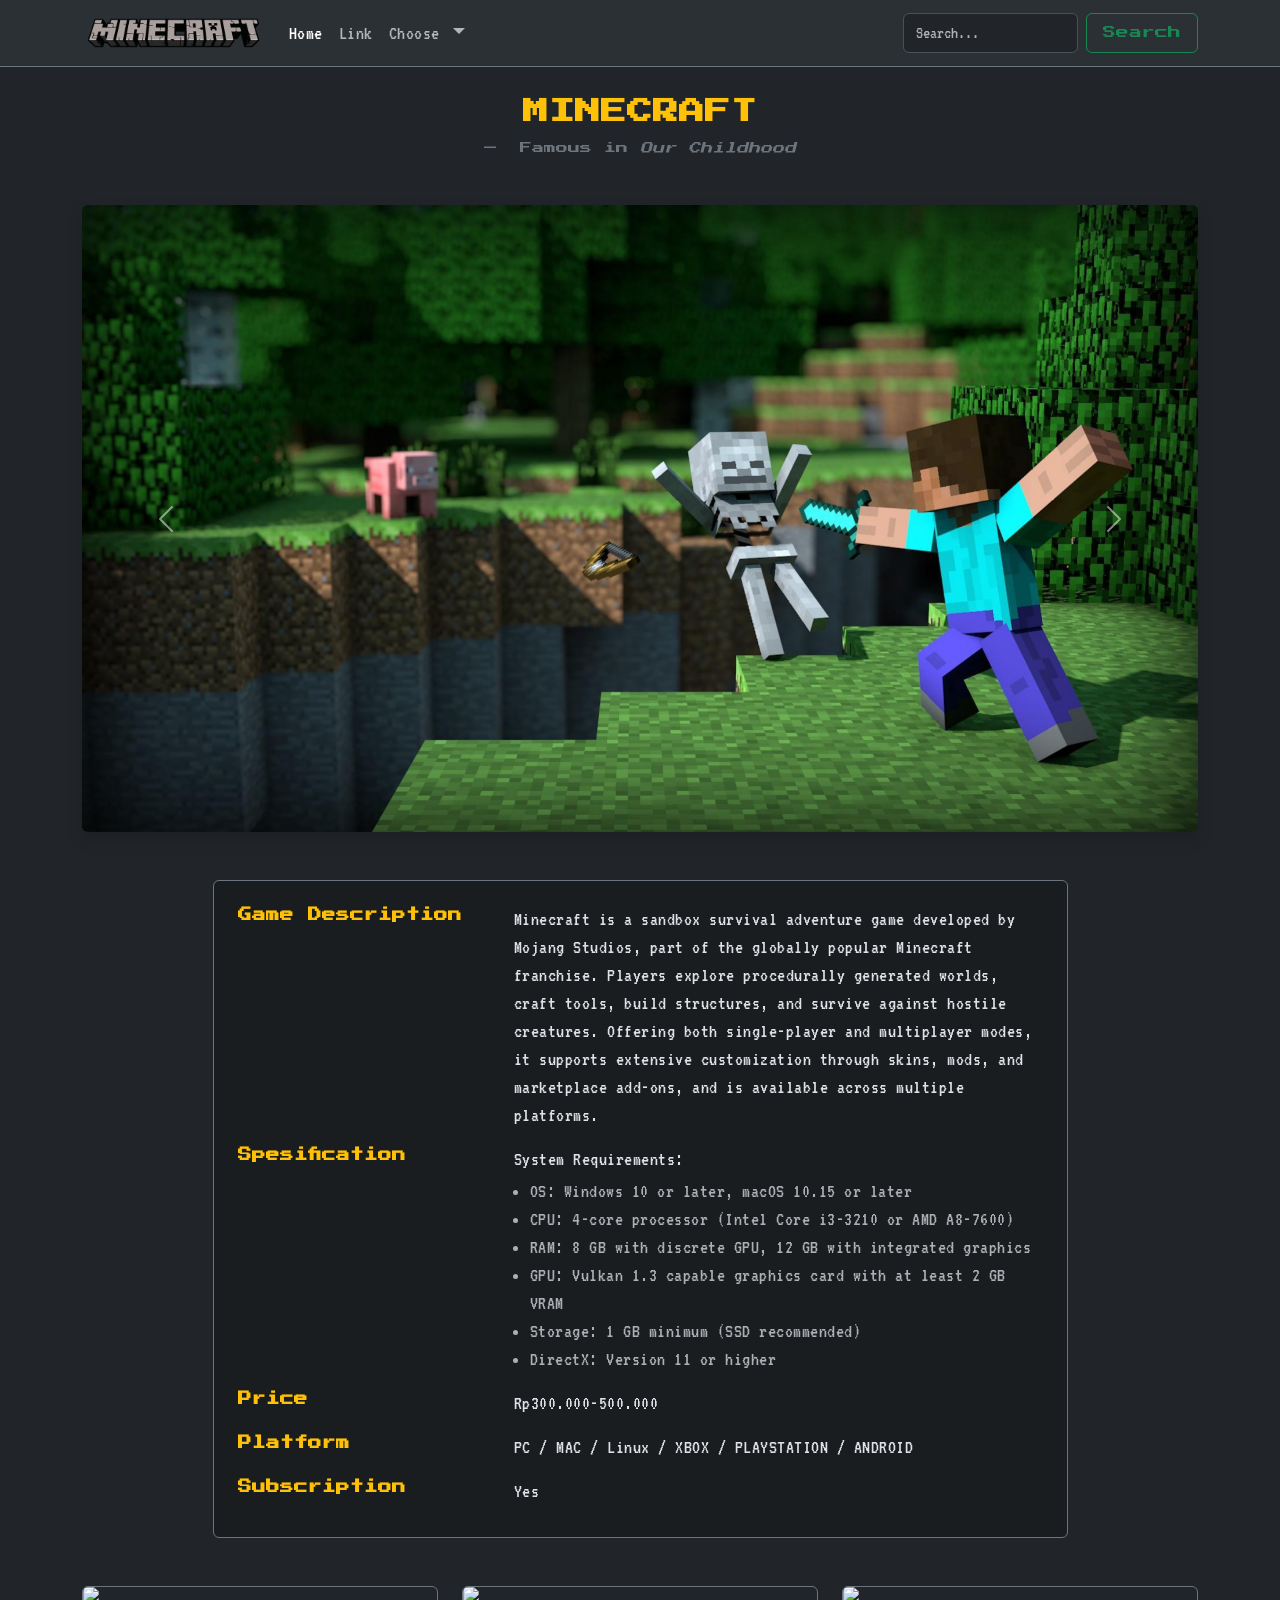
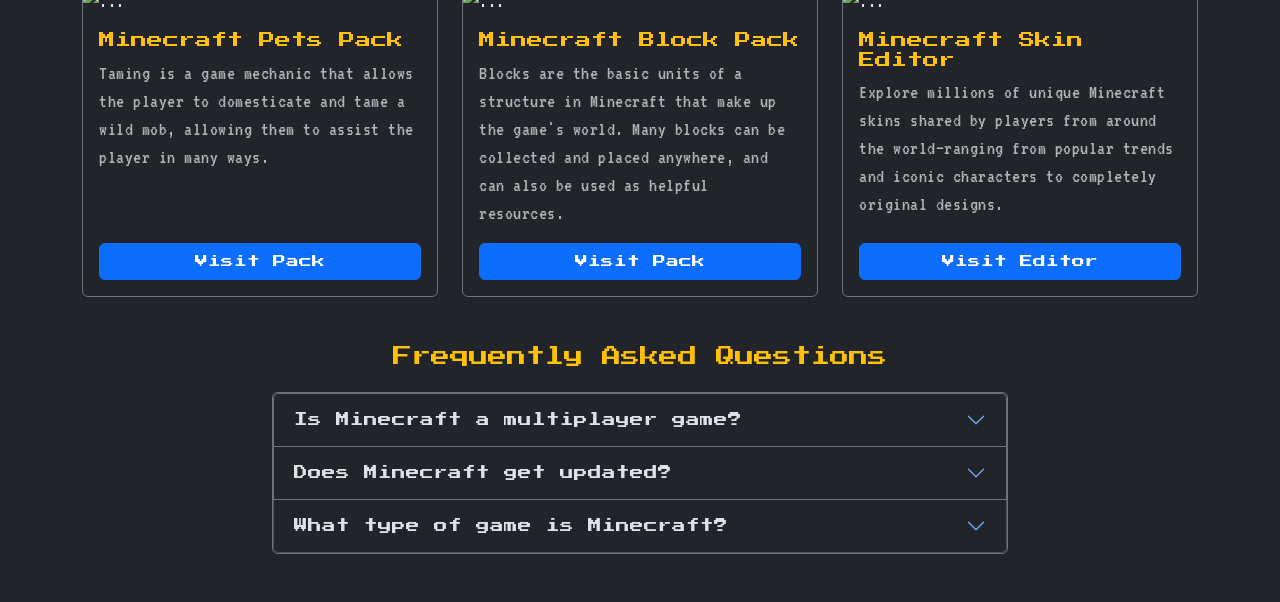
==== index.html @ 7e8b4fc2 "first commit" ====
<!doctype html>
<html lang="en" data-bs-theme="dark">
  <head>
    <meta charset="utf-8">
    <meta name="viewport" content="width=device-width, initial-scale=1">
    <title>Minecraft</title>
    
    <!-- Bootstrap 5 CSS -->
    <link href="https://cdn.jsdelivr.net/npm/bootstrap@5.3.3/dist/css/bootstrap.min.css" rel="stylesheet">
    
    <!-- Google Fonts: Press Start 2P & VT323 -->
    <link rel="preconnect" href="https://fonts.googleapis.com">
    <link rel="preconnect" href="https://fonts.gstatic.com" crossorigin>
    <link href="https://fonts.googleapis.com/css2?family=Press+Start+2P&family=VT323&display=swap" rel="stylesheet">

    <link rel="stylesheet" href="style.css">
  </head>

  <body>

    <!-- NAVBAR -->
    <nav class="navbar navbar-expand-lg bg-body-tertiary border-bottom border-secondary mb-4">
      <div class="container">
        <a class="navbar-brand" href="#">
          <img src="minecraft-logo-8.png" alt="Minecraft">
        </a>
        <button class="navbar-toggler" type="button" data-bs-toggle="collapse" data-bs-target="#navbarSupportedContent" aria-controls="navbarSupportedContent" aria-expanded="false" aria-label="Toggle navigation">
          <span class="navbar-toggler-icon"></span>
        </button>
        <div class="collapse navbar-collapse" id="navbarSupportedContent">
          <ul class="navbar-nav me-auto mb-2 mb-lg-0">
            <li class="nav-item">
              <a class="nav-link active" aria-current="page" href="#">Home</a>
            </li>
            <li class="nav-item">
              <a class="nav-link" href="https://www.bing.com/ck/a?!&&p=6855b56ad0c6edffed26d13960d1f3230e2404666e6f849bd6e65db844390c77JmltdHM9MTc4OTQzMDQwMA&ptn=3&ver=2&hsh=4&fclid=1d94eab5-5e82-6b5f-0cfb-fc9c5f3d6a25&psq=minecraft&u=a1aHR0cHM6Ly93d3cubWluZWNyYWZ0Lm5ldC8">Link</a>
            </li>
            <li class="nav-item dropdown">
              <a class="nav-link dropdown-toggle" href="#" role="button" data-bs-toggle="dropdown" aria-expanded="false">
                Choose
              </a>
              <ul class="dropdown-menu">
                <li><a class="dropdown-item" href="java.html">Java</a></li>
                <li><a class="dropdown-item" href="bedrock.html">Bedrock</a></li>
                <li><a class="dropdown-item" href="education.html">Education</a></li>
              </ul>
            </li>
          </ul>
          <form class="d-flex" role="search">
            <input class="form-control me-2" type="search" placeholder="Search..." aria-label="Search"/>
            <button class="btn btn-outline-success" type="submit">Search</button>
          </form>
        </div>
      </div>
    </nav>
    
    <!-- HEADER / QUOTE -->
    <header class="text-center my-4">
      <h1 class="display-6 fw-bold text-warning mb-2">MINECRAFT</h1>
      <p class="blockquote-footer m-0">
        Famous in <cite title="Source Title">Our Childhood</cite>
      </p>
    </header>

    <!-- CAROUSEL -->
    <section class="container my-5">
      <div id="carouselExampleAutoplaying" class="carousel slide shadow rounded overflow-hidden" data-bs-ride="carousel">
        <div class="carousel-inner">
          <div class="carousel-item active">
            <img src="mc1.jpg" class="d-block w-100 img-fluid" alt="Slide 1">
          </div>
          <div class="carousel-item">
            <img src="mc2.jpg" class="d-block w-100 img-fluid" alt="Slide 2">
          </div>
          <div class="carousel-item">
            <img src="mc3.jpg" class="d-block w-100 img-fluid" alt="Slide 3">
          </div>
        </div>

        <button class="carousel-control-prev" type="button" data-bs-target="#carouselExampleAutoplaying" data-bs-slide="prev">
          <span class="carousel-control-prev-icon" aria-hidden="true" style="filter: brightness(0) invert(1);"></span>
          <span class="visually-hidden">Previous</span>
        </button>
        <button class="carousel-control-next" type="button" data-bs-target="#carouselExampleAutoplaying" data-bs-slide="next">
          <span class="carousel-control-next-icon" aria-hidden="true" style="filter: brightness(0) invert(1);"></span>
          <span class="visually-hidden">Next</span>
        </button>
      </div>
    </section>

    <!-- DESCRIPTION LIST -->
    <section class="container my-5">
      <div class="row justify-content-center">
        <div class="col-12 col-md-9 p-4 bg-dark-subtle rounded border border-secondary">
          <dl class="row text-start mb-0">
            <dt class="col-sm-4 text-warning">Game Description</dt>
            <dd class="col-sm-8">Minecraft is a sandbox survival adventure game developed by Mojang Studios, part of the globally popular Minecraft franchise. Players explore procedurally generated worlds, craft tools, build structures, and survive against hostile creatures. Offering both single-player and multiplayer modes, it supports extensive customization through skins, mods, and marketplace add-ons, and is available across multiple platforms.</dd>

            <dt class="col-sm-4 text-warning mt-2">Spesification</dt>
            <dd class="col-sm-8 mt-2">
              <p class="mb-1">System Requirements:</p>
              <ul class="mb-0 text-muted ps-3">
                <li>OS: Windows 10 or later, macOS 10.15 or later</li>
                <li>CPU: 4-core processor (Intel Core i3-3210 or AMD A8-7600)</li>
                <li>RAM: 8 GB with discrete GPU, 12 GB with integrated graphics</li>
                <li>GPU: Vulkan 1.3 capable graphics card with at least 2 GB VRAM</li>
                <li>Storage: 1 GB minimum (SSD recommended)</li>
                <li>DirectX: Version 11 or higher</li>
              </ul>
            </dd>

            <dt class="col-sm-4 text-warning mt-2">Price</dt>
            <dd class="col-sm-8 mt-2">Rp300.000-500.000</dd>

            <dt class="col-sm-4 text-truncate text-warning mt-2">Platform</dt>
            <dd class="col-sm-8 mt-2">PC / MAC / Linux / XBOX / PLAYSTATION / ANDROID</dd>

            <dt class="col-sm-4 text-warning mt-2">Subscription</dt>
            <dd class="col-sm-8 mt-2">Yes</dd>
          </dl>
        </div>
      </div>
    </section>

    <!-- CARDS SECTION -->
    <section class="container my-5">
      <div class="row g-4 justify-content-center">
        
        <!-- Card 1 -->
        <div class="col-12 col-md-6 col-lg-4 d-flex align-items-stretch">
          <div class="card w-100 shadow-sm border-secondary">
            <img src="https://th.bing.com/th/id/OIP.OLMtXIOkDBMMO9ekcsd3AgHaEK?w=268&h=180&c=7&r=0&o=7&dpr=1.3&pid=1.7&rm=3" class="card-img-top" alt="...">
            <div class="card-body d-flex flex-column justify-content-between">
              <div>
                <h5 class="card-title text-warning">Minecraft Pets Pack</h5>
                <p class="card-text text-body-secondary">Taming is a game mechanic that allows the player to domesticate and tame a wild mob, allowing them to assist the player in many ways.</p>
              </div>
              <a href="#" class="btn btn-primary mt-3">Visit Pack</a>
            </div>
          </div>
        </div>

        <!-- Card 2 -->
        <div class="col-12 col-md-6 col-lg-4 d-flex align-items-stretch">
          <div class="card w-100 shadow-sm border-secondary">
            <img src="https://th.bing.com/th?id=OIF.gh1FZoEoDjRSPfKt%2bz4Cww&w=178&h=180&c=7&r=0&o=7&dpr=1.3&pid=1.7&rm=3" class="card-img-top" alt="...">
            <div class="card-body d-flex flex-column justify-content-between">
              <div>
                <h5 class="card-title text-warning">Minecraft Block Pack</h5>
                <p class="card-text text-body-secondary">Blocks are the basic units of a structure in Minecraft that make up the game's world. Many blocks can be collected and placed anywhere, and can also be used as helpful resources.</p>
              </div>
              <a href="#" class="btn btn-primary mt-3">Visit Pack</a>
            </div>
          </div>
        </div>

        <!-- Card 3 -->
        <div class="col-12 col-md-6 col-lg-4 d-flex align-items-stretch">
          <div class="card w-100 shadow-sm border-secondary">
            <img src="https://th.bing.com/th/id/OIP.2-BJJUe258tznTeAtX8pRQHaEK?w=309&h=180&c=7&r=0&o=7&dpr=1.3&pid=1.7&rm=3" class="card-img-top" alt="...">
            <div class="card-body d-flex flex-column justify-content-between">
              <div>
                <h5 class="card-title text-warning">Minecraft Skin Editor</h5>
                <p class="card-text text-body-secondary">Explore millions of unique Minecraft skins shared by players from around the world—ranging from popular trends and iconic characters to completely original designs.</p>
              </div>
              <a href="#" class="btn btn-primary mt-3">Visit Editor</a>
            </div>
          </div>
        </div>

      </div>
    </section>

    <!-- FAQ SECTION -->
    <section class="container my-5">
      <div class="text-center mb-4">
        <h4 class="text-warning">Frequently Asked Questions</h4>
      </div>
      
      <div class="row justify-content-center">
        <div class="col-12 col-md-8">
          <div class="accordion border border-secondary rounded overflow-hidden" id="accordionExample">
            
            <div class="accordion-item border-bottom border-secondary">
              <h2 class="accordion-header">
                <button class="accordion-button collapsed" type="button" data-bs-toggle="collapse" data-bs-target="#collapseOne" aria-expanded="false" aria-controls="collapseOne">
                  Is Minecraft a multiplayer game?
                </button>
              </h2>
              <div id="collapseOne" class="accordion-collapse collapse" data-bs-parent="#accordionExample">
                <div class="accordion-body text-body-secondary">
                  Yes, Minecraft supports multiplayer! You can play with friends on public servers, set up your own private server, or join Minecraft Realms.
                </div>
              </div>
            </div>

            <div class="accordion-item border-bottom border-secondary">
              <h2 class="accordion-header">
                <button class="accordion-button collapsed" type="button" data-bs-toggle="collapse" data-bs-target="#collapseTwo" aria-expanded="false" aria-controls="collapseTwo">
                  Does Minecraft get updated?
                </button>
              </h2>
              <div id="collapseTwo" class="accordion-collapse collapse" data-bs-parent="#accordionExample">
                <div class="accordion-body text-body-secondary">
                  Yes, Mojang regularly updates Minecraft with new blocks, mobs, biomes, and game mechanics to keep the adventure fresh.
                </div>
              </div>
            </div>

            <div class="accordion-item">
              <h2 class="accordion-header">
                <button class="accordion-button collapsed" type="button" data-bs-toggle="collapse" data-bs-target="#collapseThree" aria-expanded="false" aria-controls="collapseThree">
                  What type of game is Minecraft?
                </button>
              </h2>
              <div id="collapseThree" class="accordion-collapse collapse" data-bs-parent="#accordionExample">
                <div class="accordion-body text-body-secondary">
                  Minecraft is a 3D sandbox survival game where players explore, mine resources, craft items, build structures, and survive in an infinitely generated world.
                </div>
              </div>
            </div>

          </div>
        </div>
      </div>
    </section>

    <!-- JS Bootstrap -->
    <script src="https://cdn.jsdelivr.net/npm/bootstrap@5.3.3/dist/js/bootstrap.bundle.min.js"></script>
  </body>
</html>
---- style.css ----
/* 1. Font Lokal */
@font-face {
  font-family: 'Minecraft Ten';
  src: url('MinecraftTen.ttf') format('truetype');
  font-weight: normal;
  font-style: normal;
}

/* 2. BASE FONT (Teks Utama & Paragraf) */
body {
  font-family: 'VT323', monospace, sans-serif;
  font-size: 1.25rem;
  line-height: 1.4;
  letter-spacing: 0.5px;
}

/* 3. HEADING & BUTTON FONT (Judul, Tombol & Label) */
h1, h2, h3, h4, h5, h6, 
.navbar-brand, 
.btn, 
dt, 
.blockquote-footer,
.accordion-button {
  font-family: 'Minecraft Ten', 'Press Start 2P', cursive, sans-serif;
  letter-spacing: 0px;
}

/* Penyesuaian Ukuran Font */
h1, .display-6 { font-size: 1.6rem; }
h4 { font-size: 1.2rem; }
h5, .card-title { font-size: 1rem; }
dt { font-size: 0.85rem; line-height: 1.5; }
.btn { font-size: 0.8rem; padding: 0.5rem 1rem; }
.blockquote-footer { font-size: 0.75rem; }
.accordion-button { font-size: 0.85rem; }

/* Merapikan Logo Navbar */
.navbar-brand img {
  height: 40px;
  width: auto;
  object-fit: contain;
}

/* Form Control */
.form-control {
  font-family: 'VT323', monospace;
  font-size: 1.1rem;
}

/* Berikan jarak vertikal & line-height aman untuk judul besar */
h1, .display-6 {
  font-size: 1.6rem;
  line-height: 1.6; /* Menjaga jarak vertikal teks judul */
  margin-bottom: 0.5rem !important; /* Memberi jarak ke teks di bawahnya */
}

.blockquote-footer {
  font-size: 0.75rem;
  margin-top: 0.5rem; /* Menjaga jarak dari judul */
}

.subtitle-with-lines {
  display: flex;
  align-items: center;
  justify-content: center;
  font-size: 1.5rem;
}

.subtitle-with-lines::before,
.subtitle-with-lines::after {
  content: "";
  flex: 1;
  max-width: 10px; /* Panjang garis */
  border-bottom: 2px solid var(--bs-secondary-color, #6c757d); /* Warna garis */
  margin: 0 10px; /* Jarak antara garis dan teks */
}
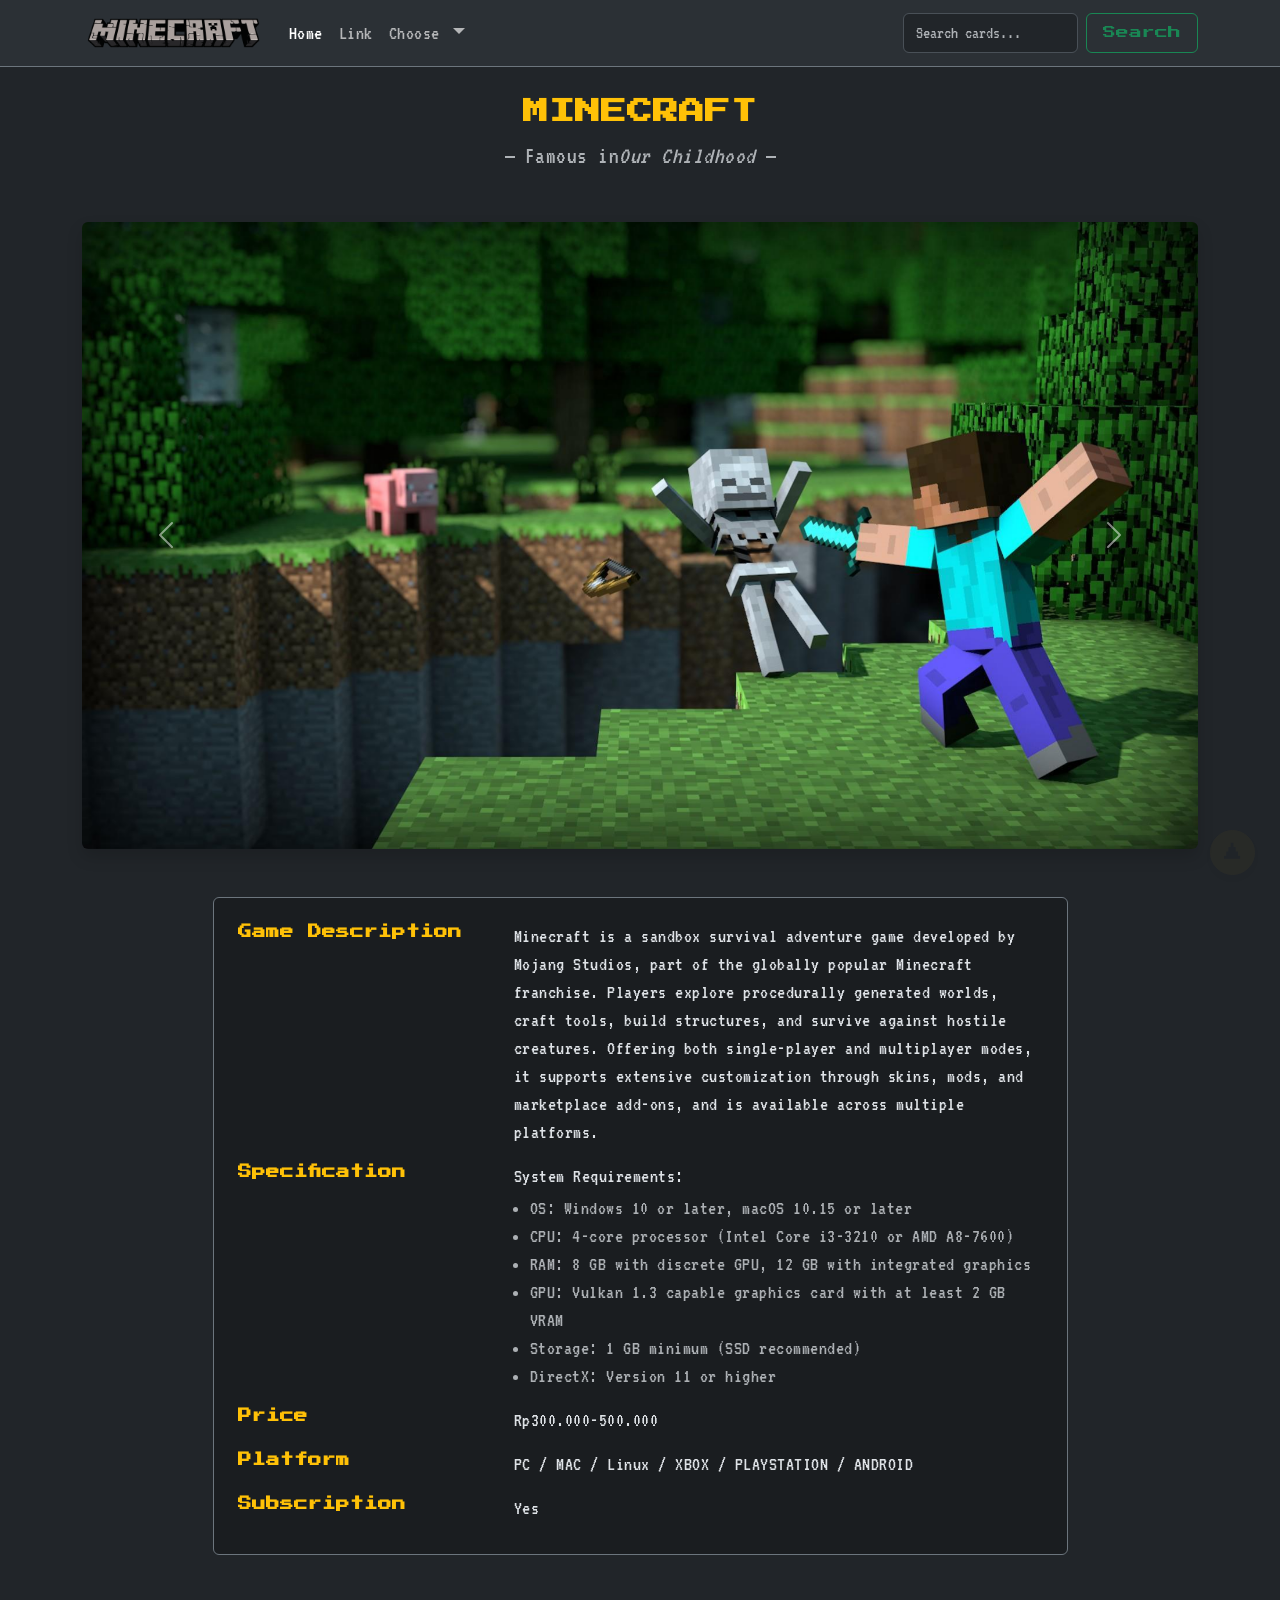
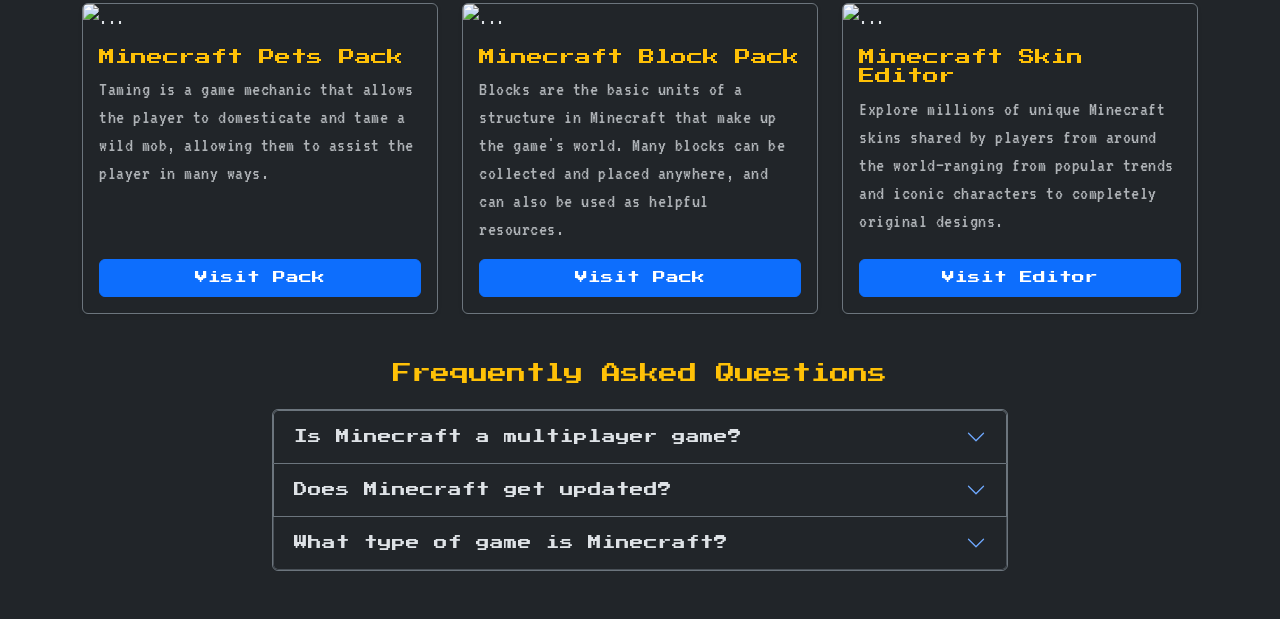
==== commit aef5b966: "tambah JQuery" ====
--- a/index.html
+++ b/index.html
@@ -3,16 +3,20 @@
   <head>
     <meta charset="utf-8">
     <meta name="viewport" content="width=device-width, initial-scale=1">
-    <title>Minecraft</title>
+    <title>Minecraft Web Theme</title>
+
+    <!-- FAVICON -->
+    <link rel="icon" type="image/png" href="https://assets.minecraft.net/favicon.png">
     
     <!-- Bootstrap 5 CSS -->
     <link href="https://cdn.jsdelivr.net/npm/bootstrap@5.3.3/dist/css/bootstrap.min.css" rel="stylesheet">
     
-    <!-- Google Fonts: Press Start 2P & VT323 -->
+    <!-- Google Fonts -->
     <link rel="preconnect" href="https://fonts.googleapis.com">
     <link rel="preconnect" href="https://fonts.gstatic.com" crossorigin>
     <link href="https://fonts.googleapis.com/css2?family=Press+Start+2P&family=VT323&display=swap" rel="stylesheet">
 
+    <!-- CSS External -->
     <link rel="stylesheet" href="style.css">
   </head>
 
@@ -30,10 +34,10 @@
         <div class="collapse navbar-collapse" id="navbarSupportedContent">
           <ul class="navbar-nav me-auto mb-2 mb-lg-0">
             <li class="nav-item">
-              <a class="nav-link active" aria-current="page" href="#">Home</a>
+              <a class="nav-link active" aria-current="page" href="index.html">Home</a>
             </li>
             <li class="nav-item">
-              <a class="nav-link" href="https://www.bing.com/ck/a?!&&p=6855b56ad0c6edffed26d13960d1f3230e2404666e6f849bd6e65db844390c77JmltdHM9MTc4OTQzMDQwMA&ptn=3&ver=2&hsh=4&fclid=1d94eab5-5e82-6b5f-0cfb-fc9c5f3d6a25&psq=minecraft&u=a1aHR0cHM6Ly93d3cubWluZWNyYWZ0Lm5ldC8">Link</a>
+              <a class="nav-link" href="https://www.minecraft.net" target="_blank">Link</a>
             </li>
             <li class="nav-item dropdown">
               <a class="nav-link dropdown-toggle" href="#" role="button" data-bs-toggle="dropdown" aria-expanded="false">
@@ -47,23 +51,23 @@
             </li>
           </ul>
           <form class="d-flex" role="search">
-            <input class="form-control me-2" type="search" placeholder="Search..." aria-label="Search"/>
+            <input class="form-control me-2" type="search" placeholder="Search cards..." aria-label="Search"/>
             <button class="btn btn-outline-success" type="submit">Search</button>
           </form>
         </div>
       </div>
     </nav>
     
-    <!-- HEADER / QUOTE -->
+    <!-- HEADER -->
     <header class="text-center my-4">
       <h1 class="display-6 fw-bold text-warning mb-2">MINECRAFT</h1>
-      <p class="blockquote-footer m-0">
+      <p class="subtitle-with-lines text-body-secondary m-0">
         Famous in <cite title="Source Title">Our Childhood</cite>
       </p>
     </header>
 
     <!-- CAROUSEL -->
-    <section class="container my-5">
+    <section class="container my-5 is-visible">
       <div id="carouselExampleAutoplaying" class="carousel slide shadow rounded overflow-hidden" data-bs-ride="carousel">
         <div class="carousel-inner">
           <div class="carousel-item active">
@@ -96,7 +100,7 @@
             <dt class="col-sm-4 text-warning">Game Description</dt>
             <dd class="col-sm-8">Minecraft is a sandbox survival adventure game developed by Mojang Studios, part of the globally popular Minecraft franchise. Players explore procedurally generated worlds, craft tools, build structures, and survive against hostile creatures. Offering both single-player and multiplayer modes, it supports extensive customization through skins, mods, and marketplace add-ons, and is available across multiple platforms.</dd>
 
-            <dt class="col-sm-4 text-warning mt-2">Spesification</dt>
+            <dt class="col-sm-4 text-warning mt-2">Specification</dt>
             <dd class="col-sm-8 mt-2">
               <p class="mb-1">System Requirements:</p>
               <ul class="mb-0 text-muted ps-3">
@@ -225,7 +229,16 @@
       </div>
     </section>
 
-    <!-- JS Bootstrap -->
+    <!-- TOMBOL BACK TO TOP (Melayang di pojok kanan bawah) -->
+    <button id="backToTop" class="btn btn-warning text-dark fw-bold" title="Back to top">▲</button>
+
+    <!-- 1. JQUERY CDN -->
+    <script src="https://code.jquery.com/jquery-3.7.1.min.js"></script>
+
+    <!-- 2. JS BOOTSTRAP -->
     <script src="https://cdn.jsdelivr.net/npm/bootstrap@5.3.3/dist/js/bootstrap.bundle.min.js"></script>
+
+    <!-- 3. SCRIPT JQUERY KUSTOM -->
+    <script src="script.js"></script>
   </body>
 </html>
--- a/style.css
+++ b/style.css
@@ -73,4 +73,47 @@
   max-width: 10px; /* Panjang garis */
   border-bottom: 2px solid var(--bs-secondary-color, #6c757d); /* Warna garis */
   margin: 0 10px; /* Jarak antara garis dan teks */
+}
+
+/* Tombol Back to Top Melayang & Presisi di Tengah */
+#backToTop {
+  position: fixed;
+  bottom: 25px;
+  right: 25px;
+  display: none; /* Disembunyikan secara default */
+  z-index: 999;
+  width: 45px;
+  height: 45px;
+  border-radius: 50%;
+  padding: 0;
+  
+  /* Flexbox untuk posisi presisi tengah */
+  align-items: center;
+  justify-content: center;
+  
+  font-size: 1.1rem;
+  line-height: 1;
+  box-shadow: 0 4px 10px rgba(0, 0, 0, 0.5);
+}
+
+/* Efek Hover untuk Cards */
+.card {
+  transition: transform 0.3s ease, box-shadow 0.3s ease;
+}
+
+.card-hover-active {
+  transform: translateY(-8px) scale(1.02);
+  box-shadow: 0 10px 20px rgba(255, 193, 7, 0.2) !important;
+}
+
+/* Animasi Fade-In Section saat Scroll */
+section {
+  opacity: 0;
+  transform: translateY(30px);
+  transition: opacity 0.8s ease-out, transform 0.8s ease-out;
+}
+
+section.is-visible {
+  opacity: 1;
+  transform: translateY(0);
 }
